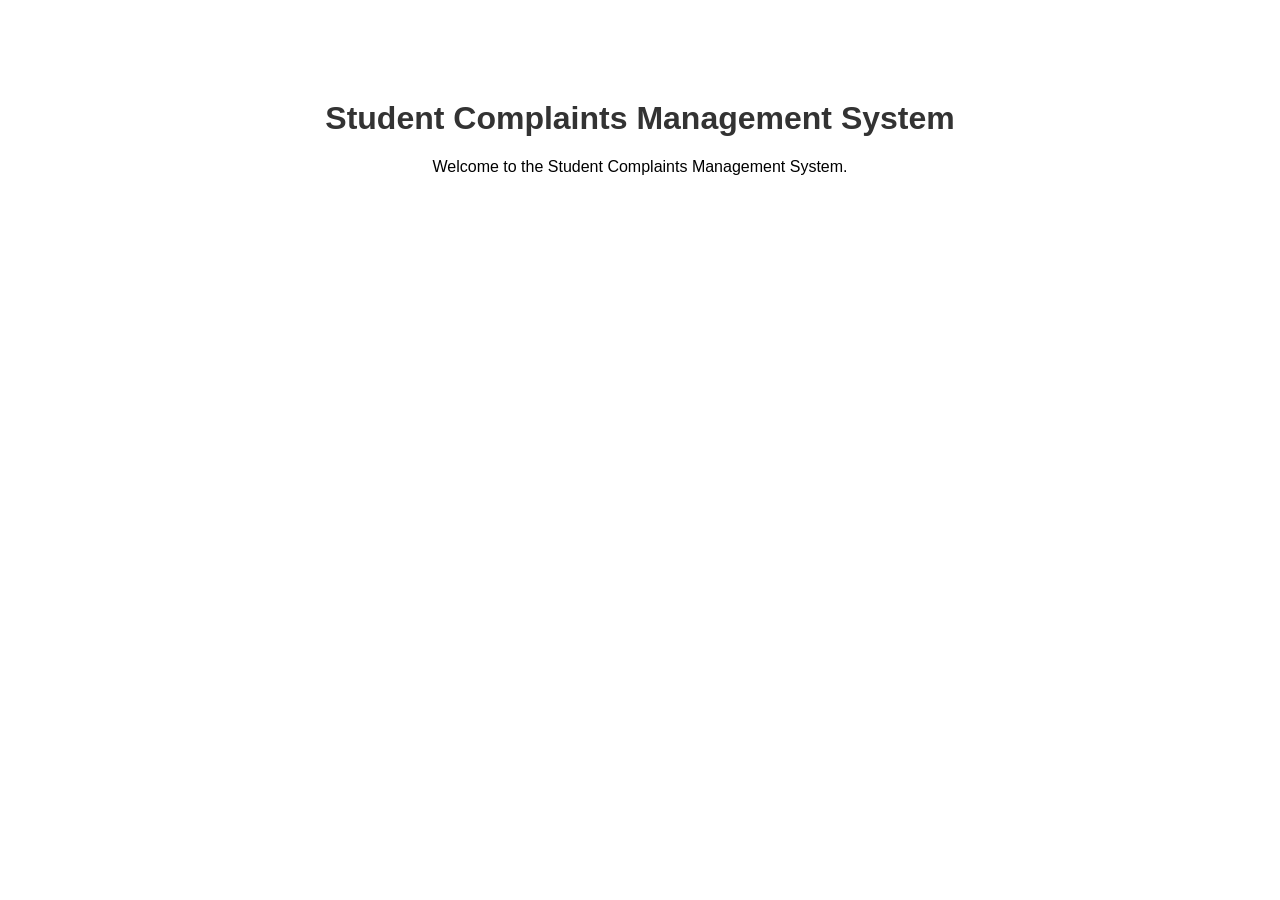
==== index.html @ 5cb33b16 "2026-10-07: Created project structure" ====
<!DOCTYPE html>
<html lang="en">
<head>
    <meta charset="UTF-8">
    <meta name="viewport" content="width=device-width, initial-scale=1.0">
    <title>Student Complaints Management System</title>
    <link rel="stylesheet" href="style.css">
</head>
<body>

    <h1>Student Complaints Management System</h1>
    <p>Welcome to the Student Complaints Management System.</p>

    <script src="script.js"></script>
</body>
</html>
---- style.css ----
body {
    font-family: Arial, sans-serif;
    text-align: center;
    margin-top: 100px;
}

h1 {
    color: #333;
}
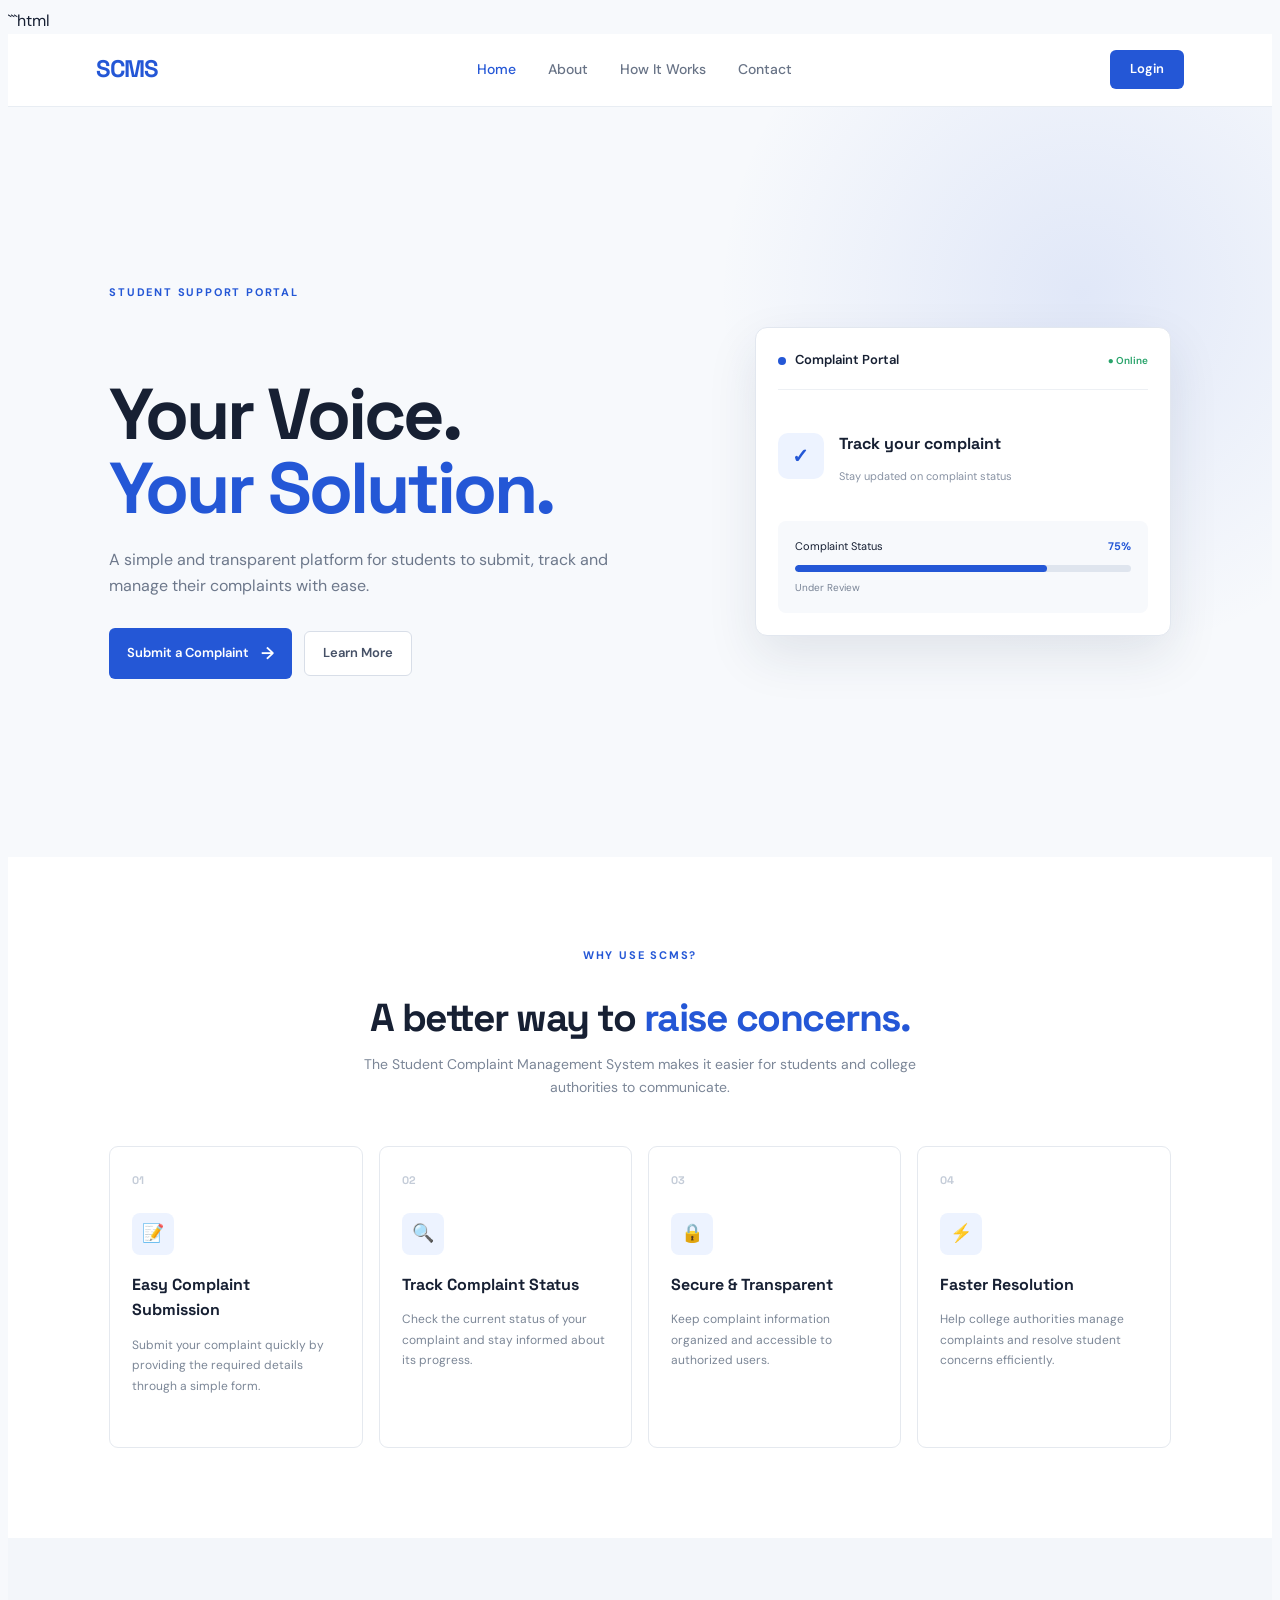
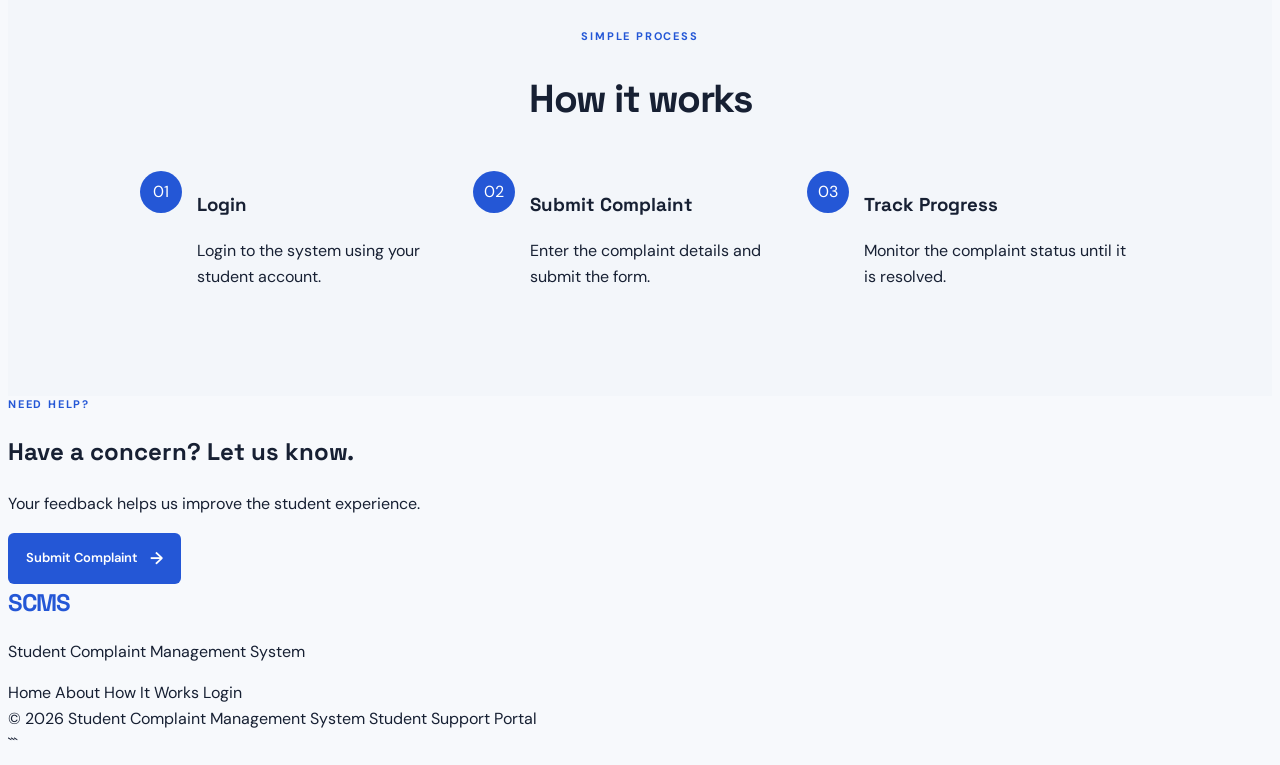
==== commit ddc1c091: "2026-10-09: Completed home page HTML CSS and basic JavaScript" ====
--- a/index.html
+++ b/index.html
@@ -1,16 +1,367 @@
+```html
 <!DOCTYPE html>
 <html lang="en">
 <head>
     <meta charset="UTF-8">
     <meta name="viewport" content="width=device-width, initial-scale=1.0">
-    <title>Student Complaints Management System</title>
+
+    <title>Student Complaint Management System</title>
+
     <link rel="stylesheet" href="style.css">
+
+    <link rel="preconnect" href="https://fonts.googleapis.com">
+    <link rel="preconnect" href="https://fonts.gstatic.com" crossorigin>
+
+    <link href="https://fonts.googleapis.com/css2?family=DM+Sans:wght@400;500;600;700&family=Space+Grotesk:wght@500;600;700&display=swap" rel="stylesheet">
 </head>
+
 <body>
 
-    <h1>Student Complaints Management System</h1>
-    <p>Welcome to the Student Complaints Management System.</p>
+    <!-- NAVBAR -->
+    <header class="navbar">
+
+        <div class="logo">
+            SCMS
+        </div>
+
+        <nav class="nav-links">
+            <a href="index.html" class="active">Home</a>
+            <a href="#about">About</a>
+            <a href="#process">How It Works</a>
+            <a href="#contact">Contact</a>
+        </nav>
+
+        <a href="login.html" class="login-btn">
+            Login
+        </a>
+
+    </header>
+
+
+    <!-- HERO SECTION -->
+    <section class="hero">
+
+        <div class="hero-content">
+
+            <span class="hero-label">
+                STUDENT SUPPORT PORTAL
+            </span>
+
+            <h1>
+                Your Voice.
+                <span>Your Solution.</span>
+            </h1>
+
+            <p>
+                A simple and transparent platform for students to
+                submit, track and manage their complaints with ease.
+            </p>
+
+            <div class="hero-buttons">
+
+                <a href="complaint.html" class="primary-btn">
+                    Submit a Complaint
+                    <span>→</span>
+                </a>
+
+                <a href="#process" class="secondary-btn">
+                    Learn More
+                </a>
+
+            </div>
+
+        </div>
+
+
+        <!-- HERO CARD -->
+        <div class="hero-card">
+
+            <div class="card-header">
+                <div class="status-dot"></div>
+                <span>Complaint Portal</span>
+                <span class="online">● Online</span>
+            </div>
+
+            <div class="complaint-preview">
+
+                <div class="preview-icon">
+                    ✓
+                </div>
+
+                <div>
+                    <h3>Track your complaint</h3>
+                    <p>Stay updated on complaint status</p>
+                </div>
+
+            </div>
+
+            <div class="progress-section">
+
+                <div class="progress-label">
+                    <span>Complaint Status</span>
+                    <strong>75%</strong>
+                </div>
+
+                <div class="progress-bar">
+                    <div class="progress"></div>
+                </div>
+
+                <small>Under Review</small>
+
+            </div>
+
+        </div>
+
+    </section>
+
+
+    <!-- FEATURES -->
+    <section class="features-section" id="about">
+
+        <div class="section-heading">
+
+            <span class="section-label">
+                WHY USE SCMS?
+            </span>
+
+            <h2>
+                A better way to
+                <span>raise concerns.</span>
+            </h2>
+
+            <p>
+                The Student Complaint Management System makes it easier
+                for students and college authorities to communicate.
+            </p>
+
+        </div>
+
+
+        <div class="feature-grid">
+
+            <div class="feature-card">
+
+                <div class="feature-number">01</div>
+
+                <div class="feature-icon">
+                    📝
+                </div>
+
+                <h3>Easy Complaint Submission</h3>
+
+                <p>
+                    Submit your complaint quickly by providing
+                    the required details through a simple form.
+                </p>
+
+            </div>
+
+
+            <div class="feature-card">
+
+                <div class="feature-number">02</div>
+
+                <div class="feature-icon">
+                    🔍
+                </div>
+
+                <h3>Track Complaint Status</h3>
+
+                <p>
+                    Check the current status of your complaint
+                    and stay informed about its progress.
+                </p>
+
+            </div>
+
+
+            <div class="feature-card">
+
+                <div class="feature-number">03</div>
+
+                <div class="feature-icon">
+                    🔒
+                </div>
+
+                <h3>Secure & Transparent</h3>
+
+                <p>
+                    Keep complaint information organized and
+                    accessible to authorized users.
+                </p>
+
+            </div>
+
+
+            <div class="feature-card">
+
+                <div class="feature-number">04</div>
+
+                <div class="feature-icon">
+                    ⚡
+                </div>
+
+                <h3>Faster Resolution</h3>
+
+                <p>
+                    Help college authorities manage complaints
+                    and resolve student concerns efficiently.
+                </p>
+
+            </div>
+
+        </div>
+
+    </section>
+
+
+    <!-- HOW IT WORKS -->
+    <section class="process-section" id="process">
+
+        <div class="process-heading">
+
+            <span class="section-label">
+                SIMPLE PROCESS
+            </span>
+
+            <h2>
+                How it works
+            </h2>
+
+        </div>
+
+
+        <div class="steps">
+
+            <div class="step">
+
+                <div class="step-number">
+                    01
+                </div>
+
+                <div>
+                    <h3>Login</h3>
+
+                    <p>
+                        Login to the system using your student account.
+                    </p>
+                </div>
+
+            </div>
+
+
+            <div class="step-line"></div>
+
+
+            <div class="step">
+
+                <div class="step-number">
+                    02
+                </div>
+
+                <div>
+                    <h3>Submit Complaint</h3>
+
+                    <p>
+                        Enter the complaint details and submit the form.
+                    </p>
+                </div>
+
+            </div>
+
+
+            <div class="step-line"></div>
+
+
+            <div class="step">
+
+                <div class="step-number">
+                    03
+                </div>
+
+                <div>
+                    <h3>Track Progress</h3>
+
+                    <p>
+                        Monitor the complaint status until it is resolved.
+                    </p>
+                </div>
+
+            </div>
+
+        </div>
+
+    </section>
+
+
+    <!-- CTA -->
+    <section class="cta-section">
+
+        <div>
+
+            <span class="section-label">
+                NEED HELP?
+            </span>
+
+            <h2>
+                Have a concern?
+                <span>Let us know.</span>
+            </h2>
+
+            <p>
+                Your feedback helps us improve the student experience.
+            </p>
+
+        </div>
+
+        <a href="complaint.html" class="primary-btn">
+            Submit Complaint
+            <span>→</span>
+        </a>
+
+    </section>
+
+
+    <!-- FOOTER -->
+    <footer id="contact">
+
+        <div class="footer-content">
+
+            <div class="footer-brand">
+
+                <div class="logo">
+                    SCMS
+                </div>
+
+                <p>
+                    Student Complaint Management System
+                </p>
+
+            </div>
+
+
+            <div class="footer-links">
+
+                <a href="index.html">Home</a>
+                <a href="#about">About</a>
+                <a href="#process">How It Works</a>
+                <a href="login.html">Login</a>
+
+            </div>
+
+        </div>
+
+
+        <div class="footer-bottom">
+            <span>© 2026 Student Complaint Management System</span>
+            <span>Student Support Portal</span>
+        </div>
+
+    </footer>
+
 
     <script src="script.js"></script>
+
 </body>
-</html>+</html>
+```
--- a/style.css
+++ b/style.css
@@ -1,9 +1,541 @@
+```css
+/* ================================
+   RESET
+================================ */
+
+* {
+    margin: 0;
+    padding: 0;
+    box-sizing: border-box;
+}
+
+html {
+    scroll-behavior: smooth;
+}
+
 body {
-    font-family: Arial, sans-serif;
+    font-family: "DM Sans", sans-serif;
+    background: #f7f9fc;
+    color: #172033;
+    line-height: 1.6;
+}
+
+a {
+    text-decoration: none;
+    color: inherit;
+}
+
+h1,
+h2,
+h3,
+.logo {
+    font-family: "Space Grotesk", sans-serif;
+}
+
+
+/* ================================
+   NAVBAR
+================================ */
+
+.navbar {
+    height: 72px;
+    padding: 0 7%;
+
+    display: flex;
+    align-items: center;
+    justify-content: space-between;
+
+    background: #ffffff;
+    border-bottom: 1px solid #e8edf3;
+
+    position: relative;
+    z-index: 10;
+}
+
+.logo {
+    font-size: 24px;
+    font-weight: 700;
+    letter-spacing: -1px;
+    color: #2457d6;
+}
+
+.nav-links {
+    display: flex;
+    align-items: center;
+    gap: 32px;
+}
+
+.nav-links a {
+    font-size: 14px;
+    font-weight: 500;
+    color: #687386;
+
+    transition: 0.25s ease;
+}
+
+.nav-links a:hover,
+.nav-links a.active {
+    color: #2457d6;
+}
+
+.login-btn {
+    padding: 9px 20px;
+
+    background: #2457d6;
+    color: white;
+
+    border-radius: 6px;
+
+    font-size: 13px;
+    font-weight: 600;
+
+    transition: 0.25s ease;
+}
+
+.login-btn:hover {
+    background: #1945b5;
+    transform: translateY(-1px);
+}
+
+
+/* ================================
+   HERO
+================================ */
+
+.hero {
+    min-height: 590px;
+
+    padding: 80px 8%;
+
+    display: flex;
+    align-items: center;
+    justify-content: space-between;
+
+    gap: 70px;
+
+    background:
+        radial-gradient(
+            circle at 85% 25%,
+            rgba(72, 113, 220, 0.13),
+            transparent 30%
+        ),
+        #f7f9fc;
+}
+
+.hero-content {
+    max-width: 620px;
+}
+
+.hero-label {
+    display: inline-block;
+
+    margin-bottom: 17px;
+
+    color: #2457d6;
+
+    font-size: 11px;
+    font-weight: 700;
+
+    letter-spacing: 1.8px;
+}
+
+.hero h1 {
+    font-size: clamp(48px, 6vw, 72px);
+
+    line-height: 1.02;
+
+    letter-spacing: -3px;
+
+    margin-bottom: 22px;
+}
+
+.hero h1 span {
+    display: block;
+    color: #2457d6;
+}
+
+.hero-content > p {
+    max-width: 530px;
+
+    color: #6d788b;
+
+    font-size: 16px;
+
+    margin-bottom: 30px;
+}
+
+.hero-buttons {
+    display: flex;
+    align-items: center;
+    gap: 12px;
+}
+
+.primary-btn {
+    display: inline-flex;
+    align-items: center;
+    gap: 12px;
+
+    padding: 12px 18px;
+
+    border-radius: 6px;
+
+    background: #2457d6;
+    color: white;
+
+    font-size: 13px;
+    font-weight: 600;
+
+    transition: 0.25s ease;
+}
+
+.primary-btn:hover {
+    background: #1945b5;
+    transform: translateY(-2px);
+}
+
+.primary-btn span {
+    font-size: 17px;
+}
+
+.secondary-btn {
+    padding: 11px 18px;
+
+    border: 1px solid #d8dee8;
+    border-radius: 6px;
+
+    background: white;
+
+    color: #455066;
+
+    font-size: 13px;
+    font-weight: 600;
+
+    transition: 0.25s ease;
+}
+
+.secondary-btn:hover {
+    border-color: #2457d6;
+    color: #2457d6;
+}
+
+
+/* ================================
+   HERO CARD
+================================ */
+
+.hero-card {
+    width: 370px;
+
+    padding: 22px;
+
+    background: white;
+
+    border: 1px solid #e2e7ef;
+    border-radius: 12px;
+
+    box-shadow:
+        0 20px 50px rgba(28, 48, 83, 0.10);
+
+    flex-shrink: 0;
+}
+
+.card-header {
+    display: flex;
+    align-items: center;
+    gap: 9px;
+
+    padding-bottom: 18px;
+
+    border-bottom: 1px solid #edf0f4;
+
+    font-size: 13px;
+    font-weight: 600;
+}
+
+.status-dot {
+    width: 8px;
+    height: 8px;
+
+    border-radius: 50%;
+
+    background: #2457d6;
+}
+
+.online {
+    margin-left: auto;
+
+    color: #28a36a;
+
+    font-size: 10px;
+}
+
+.complaint-preview {
+    display: flex;
+    align-items: center;
+    gap: 15px;
+
+    padding: 25px 0;
+}
+
+.preview-icon {
+    width: 46px;
+    height: 46px;
+
+    display: flex;
+    align-items: center;
+    justify-content: center;
+
+    border-radius: 10px;
+
+    background: #edf3ff;
+
+    color: #2457d6;
+
+    font-size: 20px;
+    font-weight: 700;
+}
+
+.complaint-preview h3 {
+    font-size: 16px;
+    margin-bottom: 3px;
+}
+
+.complaint-preview p {
+    color: #8993a4;
+    font-size: 11px;
+}
+
+.progress-section {
+    padding: 17px;
+
+    background: #f7f9fc;
+
+    border-radius: 8px;
+}
+
+.progress-label {
+    display: flex;
+    justify-content: space-between;
+
+    margin-bottom: 9px;
+
+    font-size: 11px;
+}
+
+.progress-label strong {
+    color: #2457d6;
+}
+
+.progress-bar {
+    width: 100%;
+    height: 7px;
+
+    margin-bottom: 8px;
+
+    background: #dfe5ee;
+
+    border-radius: 20px;
+
+    overflow: hidden;
+}
+
+.progress {
+    width: 75%;
+    height: 100%;
+
+    background: #2457d6;
+
+    border-radius: 20px;
+}
+
+.progress-section small {
+    color: #788395;
+    font-size: 10px;
+}
+
+
+/* ================================
+   COMMON SECTION
+================================ */
+
+.features-section {
+    padding: 90px 8%;
+
+    background: #ffffff;
+}
+
+.section-heading {
+    max-width: 600px;
+
+    margin: 0 auto 48px;
+
     text-align: center;
-    margin-top: 100px;
-}
-
-h1 {
-    color: #333;
-}
+}
+
+.section-label {
+    display: block;
+
+    margin-bottom: 9px;
+
+    color: #2457d6;
+
+    font-size: 11px;
+    font-weight: 700;
+
+    letter-spacing: 1.8px;
+}
+
+.section-heading h2,
+.process-heading h2 {
+    font-size: 39px;
+
+    line-height: 1.1;
+
+    letter-spacing: -1.5px;
+
+    margin-bottom: 12px;
+}
+
+.section-heading h2 span {
+    color: #2457d6;
+}
+
+.section-heading p {
+    color: #7b8697;
+
+    font-size: 14px;
+}
+
+
+/* ================================
+   FEATURE CARDS
+================================ */
+
+.feature-grid {
+    max-width: 1150px;
+
+    margin: auto;
+
+    display: grid;
+
+    grid-template-columns: repeat(4, 1fr);
+
+    gap: 16px;
+}
+
+.feature-card {
+    position: relative;
+
+    padding: 25px 22px;
+
+    min-height: 250px;
+
+    border: 1px solid #e5e9ef;
+
+    border-radius: 9px;
+
+    background: #ffffff;
+
+    transition: 0.3s ease;
+}
+
+.feature-card:hover {
+    border-color: #cbd7f2;
+
+    transform: translateY(-4px);
+
+    box-shadow: 0 15px 30px rgba(31, 57, 103, 0.08);
+}
+
+.feature-number {
+    color: #c4ccd8;
+
+    font-family: "Space Grotesk", sans-serif;
+
+    font-size: 11px;
+    font-weight: 700;
+
+    margin-bottom: 23px;
+}
+
+.feature-icon {
+    width: 42px;
+    height: 42px;
+
+    display: flex;
+    align-items: center;
+    justify-content: center;
+
+    margin-bottom: 17px;
+
+    border-radius: 8px;
+
+    background: #edf3ff;
+
+    font-size: 18px;
+}
+
+.feature-card h3 {
+    font-size: 16px;
+
+    margin-bottom: 8px;
+}
+
+.feature-card p {
+    color: #7c8797;
+
+    font-size: 12px;
+
+    line-height: 1.7;
+}
+
+
+/* ================================
+   PROCESS
+================================ */
+
+.process-section {
+    padding: 90px 8%;
+
+    background: #f3f6fa;
+}
+
+.process-heading {
+    text-align: center;
+
+    margin-bottom: 50px;
+}
+
+.steps {
+    max-width: 1000px;
+
+    margin: auto;
+
+    display: flex;
+    align-items: center;
+}
+
+.step {
+    flex: 1;
+
+    display: flex;
+    align-items: flex-start;
+
+    gap: 15px;
+}
+
+.step-number {
+    min-width: 42px;
+    height: 42px;
+
+    display: flex;
+    align-items: center;
+    justify-content: center;
+
+    border-radius: 50%;
+
+    background: #2457d6;
+    color: white;
+
+    font-family: "Space Grotesk", sans-serif
+```
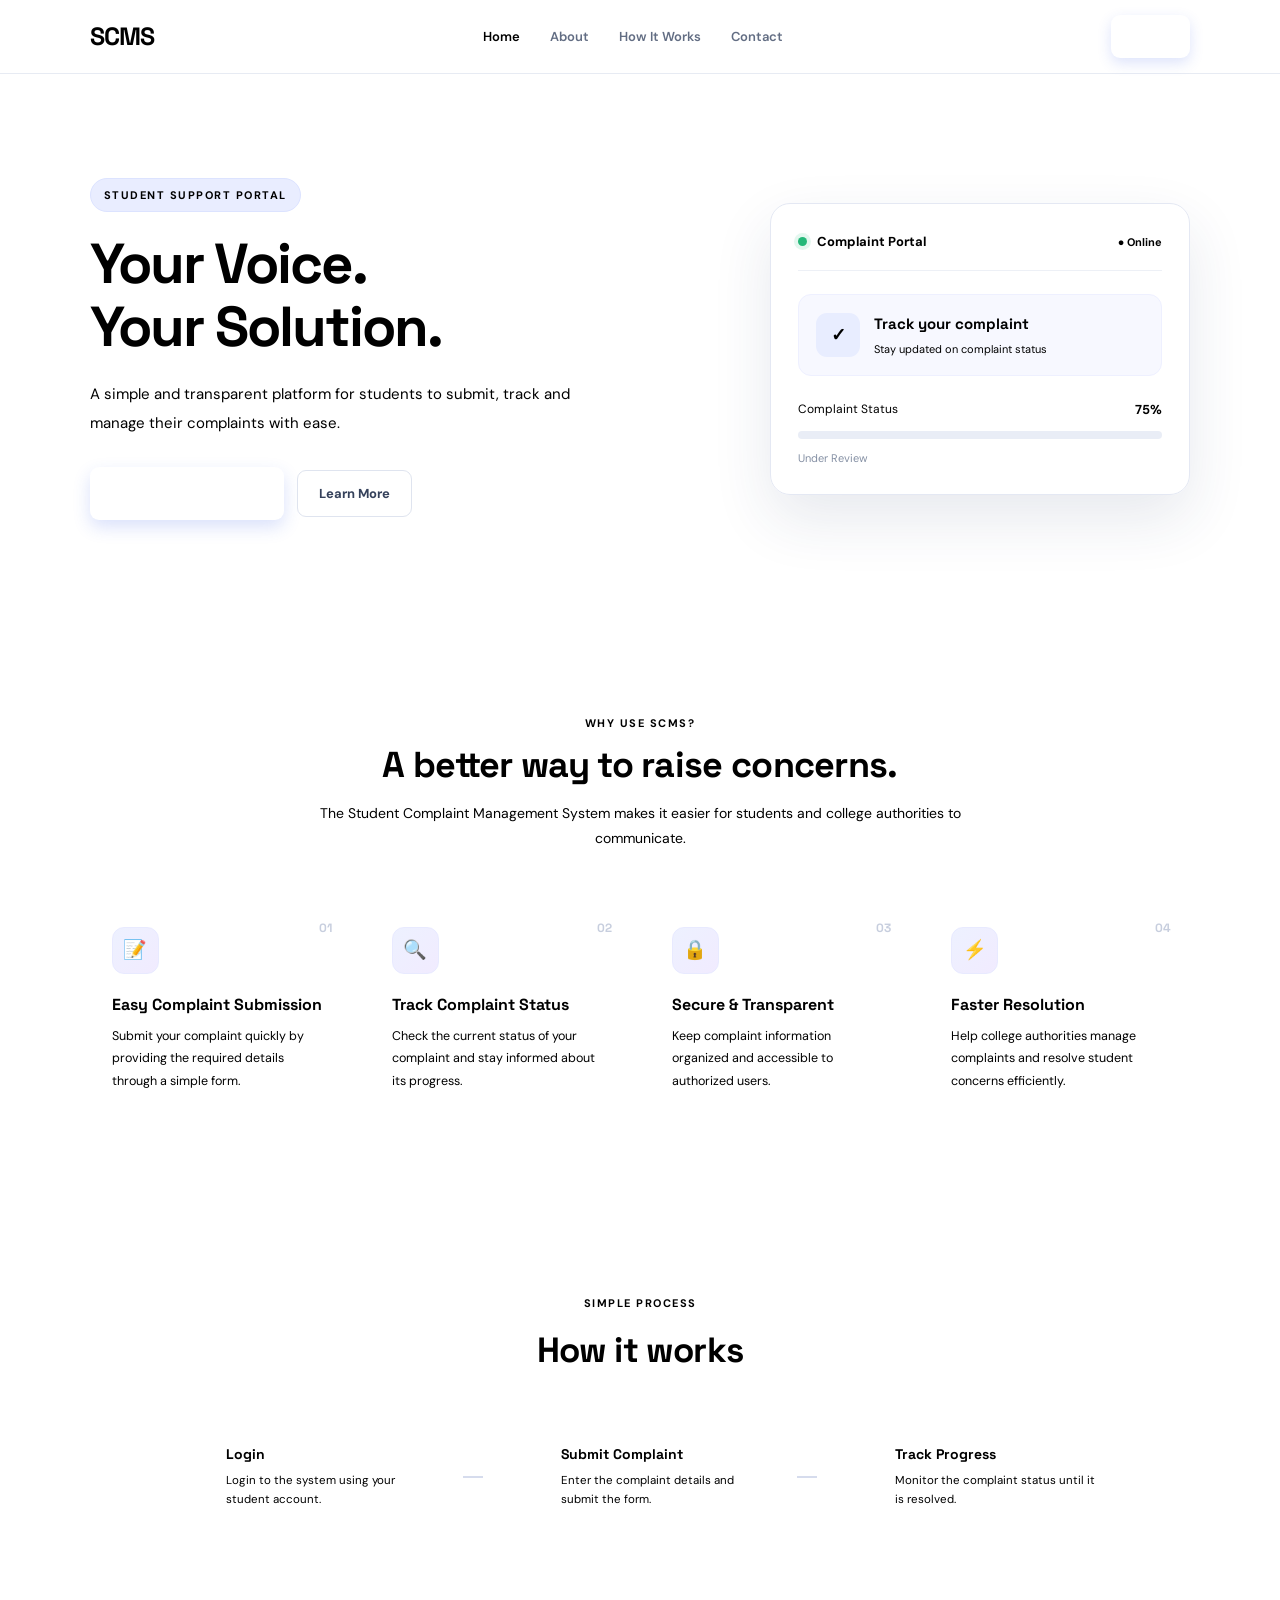
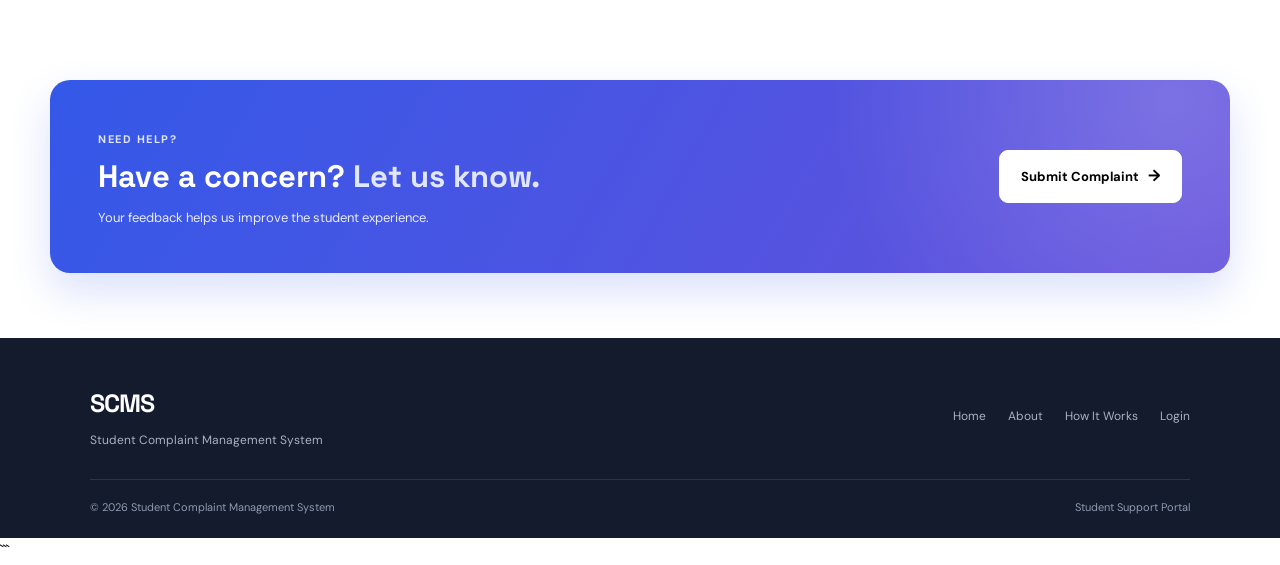
==== commit 87e5f52f: "2026-10-12: Improved SCMS styling and login page" ====
--- a/index.html
+++ b/index.html
@@ -1,4 +1,4 @@
-```html
+
 <!DOCTYPE html>
 <html lang="en">
 <head>
--- a/style.css
+++ b/style.css
@@ -1,7 +1,25 @@
 ```css
-/* ================================
-   RESET
-================================ */
+/* ==========================================
+   SCMS - PREMIUM COMPLETE STYLESHEET
+   Student Complaint Management System
+========================================== */
+
+/* RESET */
+
+:root {
+    --primary: #3458e8;
+    --primary-dark: #2442c4;
+    --primary-light: #edf1ff;
+    --purple: #7555e8;
+    --text: #172033;
+    --muted: #6e7890;
+    --border: #e5e9f2;
+    --surface: #ffffff;
+    --background: #f6f8fd;
+    --success: #168653;
+    --shadow: 0 15px 40px rgba(35, 51, 100, 0.08);
+    --radius: 16px;
+}
 
 * {
     margin: 0;
@@ -11,115 +29,223 @@
 
 html {
     scroll-behavior: smooth;
+    scroll-padding-top: 90px;
 }
 
 body {
     font-family: "DM Sans", sans-serif;
-    background: #f7f9fc;
-    color: #172033;
-    line-height: 1.6;
+    color: var(--text);
+    background: var(--background);
+    line-height: 1.65;
+    -webkit-font-smoothing: antialiased;
 }
 
 a {
+    color: inherit;
     text-decoration: none;
-    color: inherit;
-}
-
-h1,
-h2,
-h3,
+}
+
+button,
+input,
+select,
+textarea {
+    font: inherit;
+}
+
+button,
+a {
+    -webkit-tap-highlight-color: transparent;
+}
+
+button {
+    cursor: pointer;
+}
+
+img {
+    display: block;
+    max-width: 100%;
+}
+
+
+/* ==========================================
+   NAVBAR
+========================================== */
+
+.navbar {
+    position: sticky;
+    top: 0;
+    z-index: 1000;
+
+    width: 100%;
+    min-height: 74px;
+    padding: 12px 7%;
+
+    display: flex;
+    align-items: center;
+    justify-content: space-between;
+    gap: 22px;
+
+    background: rgba(255, 255, 255, 0.94);
+    border-bottom: 1px solid rgba(229, 233, 242, 0.9);
+    backdrop-filter: blur(16px);
+    -webkit-backdrop-filter: blur(16px);
+}
+
 .logo {
+    flex-shrink: 0;
     font-family: "Space Grotesk", sans-serif;
-}
-
-
-/* ================================
-   NAVBAR
-================================ */
-
-.navbar {
-    height: 72px;
-    padding: 0 7%;
-
-    display: flex;
-    align-items: center;
-    justify-content: space-between;
-
-    background: #ffffff;
-    border-bottom: 1px solid #e8edf3;
-
-    position: relative;
-    z-index: 10;
-}
-
-.logo {
-    font-size: 24px;
+    font-size: 25px;
     font-weight: 700;
     letter-spacing: -1px;
-    color: #2457d6;
+    color: var(--primary);
 }
 
 .nav-links {
     display: flex;
     align-items: center;
-    gap: 32px;
+    justify-content: center;
+    gap: 30px;
 }
 
 .nav-links a {
-    font-size: 14px;
-    font-weight: 500;
-    color: #687386;
-
-    transition: 0.25s ease;
+    position: relative;
+    color: #626d83;
+    font-size: 13px;
+    font-weight: 600;
+    transition: color 0.25s ease;
 }
 
 .nav-links a:hover,
 .nav-links a.active {
-    color: #2457d6;
+    color: var(--primary);
+}
+
+.nav-links a.active::after {
+    content: "";
+    position: absolute;
+    bottom: -10px;
+    left: 50%;
+    width: 5px;
+    height: 5px;
+    background: var(--primary);
+    border-radius: 50%;
+    transform: translateX(-50%);
 }
 
 .login-btn {
-    padding: 9px 20px;
-
-    background: #2457d6;
-    color: white;
-
-    border-radius: 6px;
+    display: inline-flex;
+    align-items: center;
+    justify-content: center;
+    flex-shrink: 0;
+
+    padding: 10px 21px;
+
+    color: #ffffff;
+    background: linear-gradient(135deg, var(--primary), var(--purple));
+    border: 1px solid transparent;
+    border-radius: 9px;
 
     font-size: 13px;
-    font-weight: 600;
-
-    transition: 0.25s ease;
+    font-weight: 700;
+
+    box-shadow: 0 5px 14px rgba(52, 88, 232, 0.17);
+    transition: transform 0.25s ease, box-shadow 0.25s ease;
 }
 
 .login-btn:hover {
-    background: #1945b5;
-    transform: translateY(-1px);
-}
-
-
-/* ================================
-   HERO
-================================ */
+    transform: translateY(-2px);
+    box-shadow: 0 9px 20px rgba(52, 88, 232, 0.25);
+}
+
+
+/* ==========================================
+   SHARED LABELS AND BUTTONS
+========================================== */
+
+.hero-label,
+.section-label {
+    display: inline-block;
+    color: var(--primary);
+    font-size: 11px;
+    font-weight: 700;
+    letter-spacing: 1.5px;
+}
+
+.primary-btn,
+.secondary-btn {
+    display: inline-flex;
+    align-items: center;
+    justify-content: center;
+    gap: 9px;
+
+    padding: 12px 21px;
+
+    border-radius: 9px;
+    font-size: 13px;
+    font-weight: 700;
+    text-align: center;
+
+    transition:
+        transform 0.25s ease,
+        background 0.25s ease,
+        box-shadow 0.25s ease,
+        border-color 0.25s ease;
+}
+
+.primary-btn {
+    color: #ffffff;
+    background: linear-gradient(135deg, var(--primary), var(--purple));
+    border: 1px solid transparent;
+    box-shadow: 0 7px 17px rgba(52, 88, 232, 0.18);
+}
+
+.primary-btn:hover {
+    transform: translateY(-2px);
+    box-shadow: 0 11px 23px rgba(52, 88, 232, 0.25);
+}
+
+.secondary-btn {
+    color: #35415b;
+    background: #ffffff;
+    border: 1px solid #dfe4ef;
+}
+
+.secondary-btn:hover {
+    color: var(--primary);
+    border-color: #aebdf9;
+    transform: translateY(-2px);
+}
+
+.primary-btn span {
+    font-size: 16px;
+}
+
+
+/* ==========================================
+   HOME - HERO SECTION
+========================================== */
 
 .hero {
-    min-height: 590px;
-
-    padding: 80px 8%;
-
-    display: flex;
-    align-items: center;
-    justify-content: space-between;
-
-    gap: 70px;
+    min-height: 550px;
+    padding: 82px 7%;
+
+    display: grid;
+    grid-template-columns: minmax(0, 1.1fr) minmax(0, 0.9fr);
+    align-items: center;
+    gap: 58px;
 
     background:
         radial-gradient(
-            circle at 85% 25%,
-            rgba(72, 113, 220, 0.13),
+            ellipse at 85% 20%,
+            rgba(117, 85, 232, 0.12),
+            transparent 32%
+        ),
+        radial-gradient(
+            ellipse at 5% 85%,
+            rgba(52, 88, 232, 0.07),
             transparent 30%
         ),
-        #f7f9fc;
+        var(--background);
 }
 
 .hero-content {
@@ -127,415 +253,1086 @@
 }
 
 .hero-label {
-    display: inline-block;
-
-    margin-bottom: 17px;
-
-    color: #2457d6;
-
+    margin-bottom: 20px;
+    padding: 7px 13px;
+    background: #e9edff;
+    border: 1px solid #dce3ff;
+    border-radius: 30px;
+}
+
+.hero h1 {
+    margin-bottom: 22px;
+
+    color: var(--text);
+    font-family: "Space Grotesk", sans-serif;
+    font-size: clamp(38px, 4.4vw, 59px);
+    font-weight: 700;
+    line-height: 1.12;
+    letter-spacing: -2px;
+}
+
+.hero h1 span {
+    display: block;
+    color: var(--primary);
+}
+
+.hero-content > p {
+    max-width: 520px;
+    margin-bottom: 30px;
+    color: var(--muted);
+    font-size: 15px;
+    line-height: 1.9;
+}
+
+.hero-buttons {
+    display: flex;
+    align-items: center;
+    flex-wrap: wrap;
+    gap: 13px;
+}
+
+
+/* ==========================================
+   HOME - HERO STATUS CARD
+========================================== */
+
+.hero-card {
+    width: 100%;
+    max-width: 420px;
+    margin-left: auto;
+    padding: 27px;
+
+    background: rgba(255, 255, 255, 0.96);
+    border: 1px solid #e4e8f3;
+    border-radius: 20px;
+
+    box-shadow: 0 24px 60px rgba(35, 51, 100, 0.11);
+    transition: transform 0.3s ease, box-shadow 0.3s ease;
+}
+
+.hero-card:hover {
+    transform: translateY(-4px);
+    box-shadow: 0 30px 65px rgba(35, 51, 100, 0.14);
+}
+
+.card-header {
+    display: flex;
+    align-items: center;
+    gap: 10px;
+    padding-bottom: 18px;
+    border-bottom: 1px solid #edf0f6;
+    font-size: 13px;
+    font-weight: 700;
+}
+
+.status-dot {
+    width: 9px;
+    height: 9px;
+    flex-shrink: 0;
+    background: #25b879;
+    border-radius: 50%;
+    box-shadow: 0 0 0 4px rgba(37, 184, 121, 0.12);
+}
+
+.online {
+    margin-left: auto;
+    color: var(--success);
     font-size: 11px;
     font-weight: 700;
-
-    letter-spacing: 1.8px;
-}
-
-.hero h1 {
-    font-size: clamp(48px, 6vw, 72px);
-
-    line-height: 1.02;
-
-    letter-spacing: -3px;
-
-    margin-bottom: 22px;
-}
-
-.hero h1 span {
-    display: block;
-    color: #2457d6;
-}
-
-.hero-content > p {
-    max-width: 530px;
-
-    color: #6d788b;
-
-    font-size: 16px;
-
-    margin-bottom: 30px;
-}
-
-.hero-buttons {
-    display: flex;
-    align-items: center;
-    gap: 12px;
-}
-
-.primary-btn {
-    display: inline-flex;
-    align-items: center;
-    gap: 12px;
-
-    padding: 12px 18px;
-
-    border-radius: 6px;
-
-    background: #2457d6;
-    color: white;
-
+}
+
+.complaint-preview {
+    display: flex;
+    align-items: center;
+    gap: 14px;
+    margin: 23px 0;
+    padding: 17px;
+    background: #f7f8ff;
+    border: 1px solid #eef0ff;
+    border-radius: 13px;
+}
+
+.preview-icon {
+    width: 44px;
+    height: 44px;
+    flex-shrink: 0;
+
+    display: flex;
+    align-items: center;
+    justify-content: center;
+
+    color: var(--primary);
+    background: #e8edff;
+    border-radius: 11px;
+
+    font-size: 18px;
+    font-weight: 700;
+}
+
+.complaint-preview h3 {
+    margin-bottom: 3px;
+    font-family: "Space Grotesk", sans-serif;
+    font-size: 15px;
+}
+
+.complaint-preview p {
+    color: var(--muted);
+    font-size: 11px;
+}
+
+.progress-section {
+    margin-top: 5px;
+}
+
+.progress-label {
+    display: flex;
+    align-items: center;
+    justify-content: space-between;
+    margin-bottom: 10px;
+    color: var(--muted);
+    font-size: 12px;
+}
+
+.progress-label strong {
+    color: var(--primary);
     font-size: 13px;
-    font-weight: 600;
-
-    transition: 0.25s ease;
-}
-
-.primary-btn:hover {
-    background: #1945b5;
-    transform: translateY(-2px);
-}
-
-.primary-btn span {
-    font-size: 17px;
-}
-
-.secondary-btn {
-    padding: 11px 18px;
-
-    border: 1px solid #d8dee8;
-    border-radius: 6px;
-
-    background: white;
-
-    color: #455066;
-
-    font-size: 13px;
-    font-weight: 600;
-
-    transition: 0.25s ease;
-}
-
-.secondary-btn:hover {
-    border-color: #2457d6;
-    color: #2457d6;
-}
-
-
-/* ================================
-   HERO CARD
-================================ */
-
-.hero-card {
-    width: 370px;
-
-    padding: 22px;
-
-    background: white;
-
-    border: 1px solid #e2e7ef;
-    border-radius: 12px;
-
-    box-shadow:
-        0 20px 50px rgba(28, 48, 83, 0.10);
-
-    flex-shrink: 0;
-}
-
-.card-header {
-    display: flex;
-    align-items: center;
-    gap: 9px;
-
-    padding-bottom: 18px;
-
-    border-bottom: 1px solid #edf0f4;
-
-    font-size: 13px;
-    font-weight: 600;
-}
-
-.status-dot {
-    width: 8px;
-    height: 8px;
-
-    border-radius: 50%;
-
-    background: #2457d6;
-}
-
-.online {
-    margin-left: auto;
-
-    color: #28a36a;
-
-    font-size: 10px;
-}
-
-.complaint-preview {
-    display: flex;
-    align-items: center;
-    gap: 15px;
-
-    padding: 25px 0;
-}
-
-.preview-icon {
-    width: 46px;
-    height: 46px;
-
-    display: flex;
-    align-items: center;
-    justify-content: center;
-
-    border-radius: 10px;
-
-    background: #edf3ff;
-
-    color: #2457d6;
-
-    font-size: 20px;
-    font-weight: 700;
-}
-
-.complaint-preview h3 {
-    font-size: 16px;
-    margin-bottom: 3px;
-}
-
-.complaint-preview p {
-    color: #8993a4;
-    font-size: 11px;
-}
-
-.progress-section {
-    padding: 17px;
-
-    background: #f7f9fc;
-
-    border-radius: 8px;
-}
-
-.progress-label {
-    display: flex;
-    justify-content: space-between;
-
-    margin-bottom: 9px;
-
-    font-size: 11px;
-}
-
-.progress-label strong {
-    color: #2457d6;
 }
 
 .progress-bar {
     width: 100%;
-    height: 7px;
-
-    margin-bottom: 8px;
-
-    background: #dfe5ee;
-
+    height: 8px;
+    overflow: hidden;
+    background: #e9edf6;
     border-radius: 20px;
-
-    overflow: hidden;
 }
 
 .progress {
     width: 75%;
     height: 100%;
-
-    background: #2457d6;
-
+    background: linear-gradient(90deg, var(--primary), var(--purple));
     border-radius: 20px;
 }
 
 .progress-section small {
-    color: #788395;
-    font-size: 10px;
-}
-
-
-/* ================================
-   COMMON SECTION
-================================ */
+    display: block;
+    margin-top: 10px;
+    color: #8590a4;
+    font-size: 11px;
+}
+
+
+/* ==========================================
+   HOME - FEATURES
+========================================== */
 
 .features-section {
-    padding: 90px 8%;
-
+    padding: 85px 7%;
     background: #ffffff;
 }
 
 .section-heading {
-    max-width: 600px;
-
+    max-width: 670px;
     margin: 0 auto 48px;
-
     text-align: center;
 }
 
-.section-label {
-    display: block;
-
-    margin-bottom: 9px;
-
-    color: #2457d6;
-
-    font-size: 11px;
-    font-weight: 700;
-
-    letter-spacing: 1.8px;
-}
-
-.section-heading h2,
-.process-heading h2 {
-    font-size: 39px;
-
-    line-height: 1.1;
-
-    letter-spacing: -1.5px;
-
-    margin-bottom: 12px;
+.section-heading .section-label {
+    margin-bottom: 11px;
+}
+
+.section-heading h2 {
+    margin-bottom: 13px;
+    font-family: "Space Grotesk", sans-serif;
+    font-size: clamp(28px, 3vw, 36px);
+    line-height: 1.25;
+    letter-spacing: -0.7px;
 }
 
 .section-heading h2 span {
-    color: #2457d6;
+    color: var(--primary);
 }
 
 .section-heading p {
-    color: #7b8697;
-
+    color: var(--muted);
     font-size: 14px;
-}
-
-
-/* ================================
-   FEATURE CARDS
-================================ */
+    line-height: 1.8;
+}
 
 .feature-grid {
-    max-width: 1150px;
-
+    max-width: 1180px;
     margin: auto;
-
     display: grid;
-
-    grid-template-columns: repeat(4, 1fr);
-
-    gap: 16px;
+    grid-template-columns: repeat(4, minmax(0, 1fr));
+    gap: 19px;
 }
 
 .feature-card {
     position: relative;
-
-    padding: 25px 22px;
-
-    min-height: 250px;
-
-    border: 1px solid #e5e9ef;
-
-    border-radius: 9px;
+    padding: 27px 22px;
+    overflow: hidden;
 
     background: #ffffff;
-
-    transition: 0.3s ease;
+    border: 1px solid var(--border);
+    border-radius: 15px;
+
+    transition:
+        transform 0.3s ease,
+        border-color 0.3s ease,
+        box-shadow 0.3s ease;
+}
+
+.feature-card::before {
+    content: "";
+    position: absolute;
+    top: 0;
+    left: 0;
+    width: 0;
+    height: 3px;
+    background: linear-gradient(90deg, var(--primary), var(--purple));
+    transition: width 0.3s ease;
 }
 
 .feature-card:hover {
-    border-color: #cbd7f2;
-
-    transform: translateY(-4px);
-
-    box-shadow: 0 15px 30px rgba(31, 57, 103, 0.08);
+    transform: translateY(-6px);
+    border-color: #d4dcfa;
+    box-shadow: 0 17px 35px rgba(35, 51, 100, 0.09);
+}
+
+.feature-card:hover::before {
+    width: 100%;
 }
 
 .feature-number {
-    color: #c4ccd8;
-
+    position: absolute;
+    top: 19px;
+    right: 19px;
+    color: #c7cede;
     font-family: "Space Grotesk", sans-serif;
-
-    font-size: 11px;
+    font-size: 12px;
     font-weight: 700;
-
-    margin-bottom: 23px;
 }
 
 .feature-icon {
-    width: 42px;
-    height: 42px;
+    width: 47px;
+    height: 47px;
+    margin-bottom: 20px;
 
     display: flex;
     align-items: center;
     justify-content: center;
 
-    margin-bottom: 17px;
-
-    border-radius: 8px;
-
-    background: #edf3ff;
-
-    font-size: 18px;
+    background: linear-gradient(135deg, #edf1ff, #f1ebff);
+    border: 1px solid #e8eaff;
+    border-radius: 12px;
+
+    font-size: 19px;
 }
 
 .feature-card h3 {
+    margin-bottom: 9px;
+    font-family: "Space Grotesk", sans-serif;
     font-size: 16px;
-
-    margin-bottom: 8px;
+    line-height: 1.4;
 }
 
 .feature-card p {
-    color: #7c8797;
-
-    font-size: 12px;
-
-    line-height: 1.7;
-}
-
-
-/* ================================
-   PROCESS
-================================ */
+    color: var(--muted);
+    font-size: 12.5px;
+    line-height: 1.8;
+}
+
+
+/* ==========================================
+   HOME - HOW IT WORKS
+========================================== */
 
 .process-section {
-    padding: 90px 8%;
-
-    background: #f3f6fa;
+    padding: 85px 7%;
+    background: var(--background);
 }
 
 .process-heading {
+    margin-bottom: 45px;
     text-align: center;
-
-    margin-bottom: 50px;
+}
+
+.process-heading .section-label {
+    margin-bottom: 9px;
+}
+
+.process-heading h2 {
+    font-family: "Space Grotesk", sans-serif;
+    font-size: clamp(28px, 3vw, 35px);
+    letter-spacing: -0.6px;
 }
 
 .steps {
-    max-width: 1000px;
-
+    max-width: 960px;
     margin: auto;
-
-    display: flex;
-    align-items: center;
+    display: flex;
+    align-items: center;
+    justify-content: center;
+    gap: 12px;
 }
 
 .step {
     flex: 1;
+    min-width: 0;
 
     display: flex;
     align-items: flex-start;
-
-    gap: 15px;
+    gap: 13px;
+
+    padding: 20px 16px;
+
+    background: #ffffff;
+    border: 1px solid var(--border);
+    border-radius: 14px;
+
+    transition: transform 0.25s ease, box-shadow 0.25s ease;
+}
+
+.step:hover {
+    transform: translateY(-4px);
+    box-shadow: 0 12px 28px rgba(35, 51, 100, 0.08);
 }
 
 .step-number {
-    min-width: 42px;
-    height: 42px;
+    width: 37px;
+    height: 37px;
+    flex-shrink: 0;
 
     display: flex;
     align-items: center;
     justify-content: center;
 
-    border-radius: 50%;
-
-    background: #2457d6;
-    color: white;
-
-    font-family: "Space Grotesk", sans-serif
-```
+    color: #ffffff;
+    background: linear-gradient(135deg, var(--primary), var(--purple));
+    border-radius: 11px;
+
+    font-family: "Space Grotesk", sans-serif;
+    font-size: 12px;
+    font-weight: 700;
+}
+
+.step h3 {
+    margin-bottom: 6px;
+    font-family: "Space Grotesk", sans-serif;
+    font-size: 14px;
+    line-height: 1.45;
+}
+
+.step p {
+    color: var(--muted);
+    font-size: 11.5px;
+    line-height: 1.7;
+}
+
+.step-line {
+    width: 20px;
+    height: 2px;
+    flex-shrink: 0;
+    background: #d6dced;
+}
+
+
+/* ==========================================
+   HOME - CTA SECTION
+========================================== */
+
+.cta-section {
+    max-width: 1180px;
+    margin: 65px auto;
+    padding: 45px 48px;
+
+    display: flex;
+    align-items: center;
+    justify-content: space-between;
+    gap: 30px;
+
+    background:
+        radial-gradient(
+            circle at 95% 10%,
+            rgba(255, 255, 255, 0.18),
+            transparent 30%
+        ),
+        linear-gradient(120deg, #3458e8, #6551dc);
+
+    border-radius: 20px;
+    box-shadow: 0 18px 40px rgba(52, 88, 232, 0.18);
+}
+
+.cta-section .section-label {
+    margin-bottom: 8px;
+    color: #e0e6ff;
+}
+
+.cta-section h2 {
+    margin-bottom: 9px;
+    color: #ffffff;
+    font-family: "Space Grotesk", sans-serif;
+    font-size: clamp(24px, 3vw, 31px);
+    line-height: 1.35;
+}
+
+.cta-section h2 span {
+    color: #e1e6ff;
+}
+
+.cta-section p {
+    color: #e8ebff;
+    font-size: 13px;
+}
+
+.cta-section .primary-btn {
+    flex-shrink: 0;
+    color: var(--primary);
+    background: #ffffff;
+    border-color: #ffffff;
+    box-shadow: none;
+}
+
+.cta-section .primary-btn:hover {
+    background: #f1f3ff;
+}
+
+
+/* ==========================================
+   HOME - FOOTER
+========================================== */
+
+footer {
+    padding: 45px 7% 22px;
+    background: #131b2d;
+    color: #ffffff;
+}
+
+.footer-content {
+    max-width: 1180px;
+    margin: auto;
+    padding-bottom: 28px;
+
+    display: flex;
+    align-items: center;
+    justify-content: space-between;
+    gap: 28px;
+
+    border-bottom: 1px solid #2b3549;
+}
+
+.footer-brand .logo {
+    margin-bottom: 7px;
+    color: #ffffff;
+}
+
+.footer-brand p {
+    color: #a8b1c3;
+    font-size: 12px;
+}
+
+.footer-links {
+    display: flex;
+    flex-wrap: wrap;
+    gap: 22px;
+}
+
+.footer-links a {
+    color: #a8b1c3;
+    font-size: 12px;
+    transition: color 0.2s ease;
+}
+
+.footer-links a:hover {
+    color: #ffffff;
+}
+
+.footer-bottom {
+    max-width: 1180px;
+    margin: 18px auto 0;
+    display: flex;
+    align-items: center;
+    justify-content: space-between;
+    gap: 12px;
+    color: #8f9bb0;
+    font-size: 11px;
+}
+
+
+/* ==========================================
+   SHARED FORM STYLES
+========================================== */
+
+.form-group {
+    margin-bottom: 20px;
+}
+
+.form-group label {
+    display: block;
+    margin-bottom: 8px;
+    color: #263248;
+    font-size: 13px;
+    font-weight: 700;
+}
+
+.form-group input,
+.form-group select,
+.form-group textarea {
+    display: block;
+    width: 100%;
+    min-width: 0;
+    padding: 13px 14px;
+
+    color: var(--text);
+    background: #ffffff;
+    border: 1px solid #dce2ee;
+    border-radius: 9px;
+
+    font-family: "DM Sans", sans-serif;
+    font-size: 13px;
+
+    outline: none;
+
+    transition:
+        border-color 0.2s ease,
+        box-shadow 0.2s ease,
+        background 0.2s ease;
+}
+
+.form-group input:hover,
+.form-group select:hover,
+.form-group textarea:hover {
+    border-color: #bdc8e5;
+}
+
+.form-group input:focus,
+.form-group select:focus,
+.form-group textarea:focus {
+    border-color: var(--primary);
+    box-shadow: 0 0 0 4px rgba(52, 88, 232, 0.10);
+}
+
+.form-group input::placeholder,
+.form-group textarea::placeholder {
+    color: #9aa4b7;
+}
+
+.form-group textarea {
+    min-height: 125px;
+    resize: vertical;
+}
+
+.form-group select {
+    cursor: pointer;
+}
+
+.form-message {
+    display: none;
+    margin-bottom: 17px;
+    padding: 12px 14px;
+    border-radius: 9px;
+    font-size: 13px;
+    line-height: 1.6;
+}
+
+
+/* ==========================================
+   COMPLAINT FORM PAGE
+========================================== */
+
+.complaint-page {
+    width: 90%;
+    max-width: 780px;
+    margin: 55px auto 65px;
+}
+
+.complaint-heading {
+    margin-bottom: 32px;
+    text-align: center;
+}
+
+.complaint-heading h1 {
+    margin: 11px 0;
+    color: var(--text);
+    font-family: "Space Grotesk", sans-serif;
+    font-size: clamp(30px, 4vw, 38px);
+    line-height: 1.25;
+    letter-spacing: -0.8px;
+}
+
+.complaint-heading p {
+    color: var(--muted);
+    font-size: 14px;
+}
+
+.complaint-form-card {
+    padding: 34px;
+    background: #ffffff;
+    border: 1px solid var(--border);
+    border-radius: 18px;
+    box-shadow: var(--shadow);
+}
+
+.form-intro {
+    margin-bottom: 26px;
+    padding-bottom: 19px;
+    border-bottom: 1px solid #edf0f6;
+}
+
+.form-intro h2 {
+    margin-bottom: 5px;
+    font-family: "Space Grotesk", sans-serif;
+    font-size: 22px;
+}
+
+.form-intro p {
+    color: var(--muted);
+    font-size: 12px;
+}
+
+.form-actions {
+    margin-top: 26px;
+    display: flex;
+    align-items: center;
+    justify-content: flex-end;
+    gap: 13px;
+}
+
+.form-cancel-btn {
+    display: inline-flex;
+    align-items: center;
+    justify-content: center;
+    padding: 11px 20px;
+
+    color: #536075;
+    background: #ffffff;
+    border: 1px solid #dce2ee;
+    border-radius: 9px;
+
+    font-size: 13px;
+    font-weight: 700;
+
+    transition: background 0.2s ease, border-color 0.2s ease;
+}
+
+.form-cancel-btn:hover {
+    background: #f5f7fc;
+    border-color: #c6cee0;
+}
+
+.form-actions button {
+    font-family: "DM Sans", sans-serif;
+}
+
+.privacy-note {
+    margin-top: 21px;
+    text-align: center;
+    color: #7b869b;
+    font-size: 12px;
+}
+
+.complaint-footer {
+    padding: 22px;
+    color: #a8b1c3;
+    background: #131b2d;
+    text-align: center;
+    font-size: 12px;
+}
+
+
+/* ==========================================
+   LOGIN PAGE
+========================================== */
+
+.login-page {
+    min-height: calc(100vh - 145px);
+    padding: 60px 20px;
+
+    display: flex;
+    align-items: center;
+    justify-content: center;
+
+    background:
+        radial-gradient(
+            circle at 15% 20%,
+            rgba(52, 88, 232, 0.10),
+            transparent 30%
+        ),
+        radial-gradient(
+            circle at 85% 80%,
+            rgba(117, 85, 232, 0.10),
+            transparent 30%
+        ),
+        var(--background);
+}
+
+.login-card {
+    width: 100%;
+    max-width: 450px;
+    padding: 38px;
+
+    text-align: center;
+
+    background: #ffffff;
+    border: 1px solid var(--border);
+    border-radius: 20px;
+
+    box-shadow: 0 22px 55px rgba(35, 51, 100, 0.10);
+}
+
+.login-icon {
+    width: 58px;
+    height: 58px;
+    margin: 0 auto 20px;
+
+    display: flex;
+    align-items: center;
+    justify-content: center;
+
+    color: #ffffff;
+    background: linear-gradient(135deg, var(--primary), var(--purple));
+    border-radius: 16px;
+
+    font-family: "Space Grotesk", sans-serif;
+    font-size: 18px;
+    font-weight: 700;
+
+    box-shadow: 0 9px 20px rgba(52, 88, 232, 0.22);
+}
+
+.login-card > .section-label {
+    margin-bottom: 5px;
+}
+
+.login-card h1 {
+    margin: 10px 0;
+    color: var(--text);
+    font-family: "Space Grotesk", sans-serif;
+    font-size: 31px;
+    letter-spacing: -0.7px;
+}
+
+.login-description {
+    margin-bottom: 28px;
+    color: var(--muted);
+    font-size: 13px;
+}
+
+.login-card form {
+    text-align: left;
+}
+
+.login-submit {
+    width: 100%;
+    margin-top: 5px;
+    padding: 13px 18px;
+}
+
+.login-note {
+    margin-top: 23px;
+    color: #7b869b;
+    font-size: 12px;
+    line-height: 1.8;
+}
+
+
+/* ==========================================
+   TABLET RESPONSIVE
+========================================== */
+
+@media (max-width: 1000px) {
+    .navbar {
+        padding-left: 5%;
+        padding-right: 5%;
+    }
+
+    .nav-links {
+        gap: 18px;
+    }
+
+    .hero {
+        padding-left: 5%;
+        padding-right: 5%;
+        gap: 32px;
+    }
+
+    .hero h1 {
+        font-size: 44px;
+    }
+
+    .feature-grid {
+        grid-template-columns: repeat(2, minmax(0, 1fr));
+    }
+
+    .steps {
+        gap: 8px;
+    }
+
+    .step {
+        padding: 16px 12px;
+    }
+
+    .step-line {
+        width: 10px;
+    }
+
+    .cta-section {
+        margin-left: 5%;
+        margin-right: 5%;
+        padding: 35px;
+    }
+}
+
+
+/* ==========================================
+   MOBILE RESPONSIVE
+========================================== */
+
+@media (max-width: 700px) {
+    .navbar {
+        min-height: 65px;
+        padding: 12px 5%;
+        flex-wrap: wrap;
+        gap: 12px;
+    }
+
+    .logo {
+        font-size: 23px;
+    }
+
+    .nav-links {
+        order: 3;
+        width: 100%;
+        justify-content: center;
+        flex-wrap: wrap;
+        gap: 17px;
+    }
+
+    .nav-links a {
+        font-size: 12px;
+    }
+
+    .login-btn {
+        padding: 9px 15px;
+    }
+
+    .hero {
+        min-height: auto;
+        padding: 55px 5%;
+        grid-template-columns: minmax(0, 1fr);
+        gap: 35px;
+    }
+
+    .hero-content {
+        max-width: 550px;
+        margin: auto;
+        text-align: center;
+    }
+
+    .hero h1 {
+        font-size: 40px;
+        letter-spacing: -1px;
+    }
+
+    .hero-content > p {
+        margin-left: auto;
+        margin-right: auto;
+        font-size: 14px;
+    }
+
+    .hero-buttons {
+        justify-content: center;
+    }
+
+    .hero-card {
+        max-width: 430px;
+        margin: auto;
+    }
+
+    .features-section,
+    .process-section {
+        padding: 60px 5%;
+    }
+
+    .section-heading {
+        margin-bottom: 34px;
+    }
+
+    .section-heading h2,
+    .process-heading h2 {
+        font-size: 29px;
+    }
+
+    .feature-grid {
+        grid-template-columns: repeat(2, minmax(0, 1fr));
+        gap: 14px;
+    }
+
+    .feature-card {
+        padding: 22px 17px;
+    }
+
+    .feature-card h3 {
+        font-size: 14px;
+    }
+
+    .feature-card p {
+        font-size: 12px;
+    }
+
+    .steps {
+        max-width: 440px;
+        flex-direction: column;
+        gap: 10px;
+    }
+
+    .step {
+        width: 100%;
+        padding: 17px;
+    }
+
+    .step-line {
+        width: 2px;
+        height: 18px;
+    }
+
+    .cta-section {
+        margin: 35px 5%;
+        padding: 30px 23px;
+        flex-direction: column;
+        align-items: flex-start;
+        gap: 22px;
+    }
+
+    .cta-section h2 {
+        font-size: 26px;
+    }
+
+    .footer-content {
+        align-items: flex-start;
+        flex-direction: column;
+    }
+
+    .footer-links {
+        gap: 16px;
+    }
+
+    .footer-bottom {
+        flex-direction: column;
+        text-align: center;
+    }
+
+    .complaint-page {
+        margin-top: 36px;
+    }
+
+    .complaint-form-card {
+        padding: 26px 22px;
+    }
+
+    .login-page {
+        min-height: auto;
+        padding: 45px 18px;
+    }
+
+    .login-card {
+        padding: 30px 24px;
+    }
+}
+
+
+/* ==========================================
+   SMALL MOBILE
+========================================== */
+
+@media (max-width: 430px) {
+    .nav-links {
+        gap: 12px;
+    }
+
+    .nav-links a {
+        font-size: 11px;
+    }
+
+    .hero h1 {
+        font-size: 34px;
+    }
+
+    .hero-buttons {
+        flex-direction: column;
+        align-items: stretch;
+    }
+
+    .hero-buttons .primary-btn,
+    .hero-buttons .secondary-btn {
+        width: 100%;
+    }
+
+    .feature-grid {
+        grid-template-columns: minmax(0, 1fr);
+    }
+
+    .section-heading h2,
+    .process-heading h2 {
+        font-size: 26px;
+    }
+
+    .hero-card {
+        padding: 21px;
+    }
+
+    .cta-section h2 {
+        font-size: 23px;
+    }
+
+    .complaint-form-card {
+        padding: 21px 16px;
+    }
+
+    .form-actions {
+        flex-direction: column-reverse;
+        align-items: stretch;
+    }
+
+    .form-actions .primary-btn,
+    .form-cancel-btn {
+        width: 100%;
+        text-align: center;
+    }
+
+    .login-card {
+        padding: 26px 19px;
+    }
+
+    .login-card h1 {
+        font-size: 27px;
+    }
+}
+
+
+/* ==========================================
+   ACCESSIBILITY
+========================================== */
+
+a:focus-visible,
+button:focus-visible,
+input:focus-visible,
+select:focus-visible,
+textarea:focus-visible {
+    outline: 3px solid rgba(52, 88, 232, 0.35);
+    outline-offset: 3px;
+}
+
+@media (prefers-reduced-motion: reduce) {
+    html {
+        scroll-behavior: auto;
+    }
+
+    *,
+    *::before,
+    *::after {
+        transition-duration: 0.01ms !important;
+        animation-duration: 0.01ms !important;
+        animation-iteration-count: 1 !important;
+    }
+}
+```
